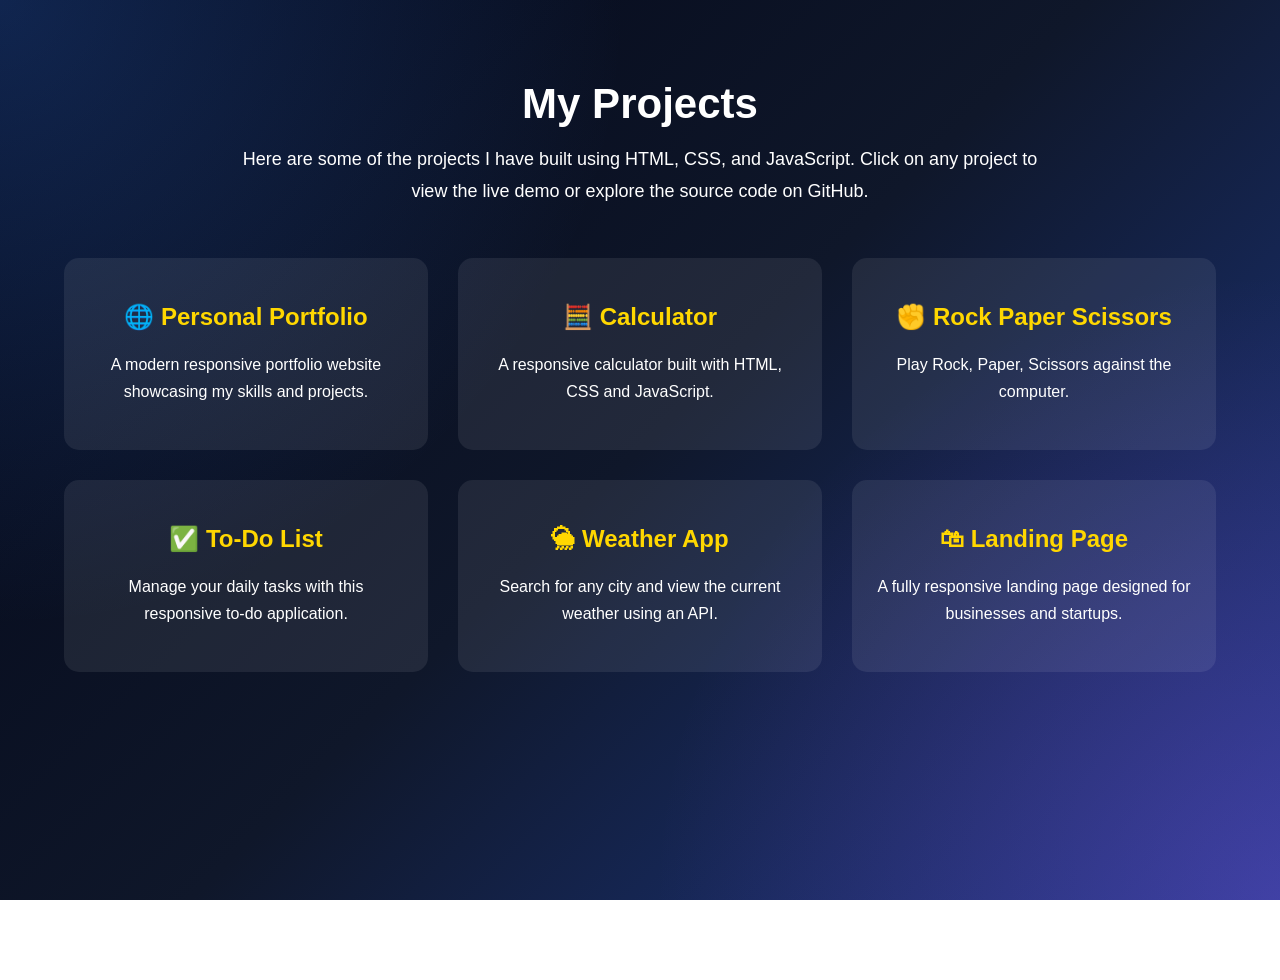
==== more project.html @ f565898f "Add files via upload" ====
<!DOCTYPE html>
<html lang="en">
<head>
  <meta charset="UTF-8">
  <meta name="viewport" content="width=device-width, initial-scale=1.0">
  <link rel="stylesheet" href="more project.css">
  <title>Document</title>
</head>
<body>
  <section id="portfolio">

    <h1>My Projects</h1>

    <p class="portfolio-text">
        Here are some of the projects I have built using HTML, CSS, and JavaScript. Click on any project to view the live demo or explore the source code on GitHub.
    </p>

    <div class="projects-container">

        <div class="project-card">
            <h2>🌐 Personal Portfolio</h2>
            <p>A modern responsive portfolio website showcasing my skills and projects.</p>

            <div class="project-buttons">
                <!-- <a href="https://YOUR-PORTFOLIO-LINK.vercel.app" target="_blank">Live Demo</a>

                <a href="https://github.com/YOUR-USERNAME/portfolio" target="_blank">GitHub</a> -->
            </div>
        </div>

        <div class="project-card">
            <h2>🧮 Calculator</h2>
            <p>A responsive calculator built with HTML, CSS and JavaScript.</p>

            <div class="project-buttons">
                <!-- <a href="https://YOUR-CALCULATOR-LINK.vercel.app" target="_blank">Live Demo</a>

                <a href="https://github.com/YOUR-USERNAME/calculator" target="_blank">GitHub</a> -->
            </div>
        </div>

        <div class="project-card">
            <h2>✊ Rock Paper Scissors</h2>
            <p>Play Rock, Paper, Scissors against the computer.</p>

             <div class="project-buttons">
                <!-- <a href="https://YOUR-RPS-LINK.vercel.app" target="_blank">Live Demo</a>

                <a href="https://github.com/YOUR-USERNAME/rock-paper-scissors" target="_blank">GitHub</a> -->
            </div> 
        </div>

        <div class="project-card">
            <h2>✅ To-Do List</h2>
            <p>Manage your daily tasks with this responsive to-do application.</p>

            <div class="project-buttons">
                <!-- <a href="https://YOUR-TODO-LINK.vercel.app" target="_blank">Live Demo</a>

                <a href="https://github.com/YOUR-USERNAME/todo-list" target="_blank">GitHub</a> -->
            </div>
        </div>

        <div class="project-card">
            <h2>🌦 Weather App</h2>
            <p>Search for any city and view the current weather using an API.</p>

            <div class="project-buttons">
                <!-- <a href="https://YOUR-WEATHER-LINK.vercel.app" target="_blank">Live Demo</a>

                <a href="https://github.com/YOUR-USERNAME/weather-app" target="_blank">GitHub</a> -->
            </div>
        </div>

        <div class="project-card">
            <h2>🛍 Landing Page</h2>
            <p>A fully responsive landing page designed for businesses and startups.</p>

            <div class="project-buttons">
                <!-- <a href="https://YOUR-LANDING-LINK.vercel.app" target="_blank">Live Demo</a>

                <a href="https://github.com/YOUR-USERNAME/landing-page" target="_blank">GitHub</a>  -->
            </div>
        </div>

    </div>

</section>
</body>
</html>
---- more project.css ----
body{
    margin:0;
    font-family:Arial, sans-serif;
    min-height:100vh;

    background:
        radial-gradient(circle at top left, rgba(59,130,246,.25), transparent 40%),
        radial-gradient(circle at bottom right, rgba(168,85,247,.25), transparent 40%),
        linear-gradient(135deg,#020617,#0F172A,#1E3A8A);

    background-repeat:no-repeat;
    background-size:cover;
    background-attachment:fixed;
}

#portfolio{
    width:90%;
    max-width:1200px;
    margin:80px auto;
    color:white;
    text-align:center;
}

#portfolio h1{
    font-size:42px;
    margin-bottom:15px;
}

.portfolio-text{
    max-width:800px;
    margin:0 auto 50px;
    line-height:1.8;
    font-size:18px;
}

.projects-container{
    display:grid;
    grid-template-columns:repeat(auto-fit,minmax(300px,1fr));
    gap:30px;
}

.project-card{
    background:rgba(255,255,255,.08);
    border-radius:15px;
    padding:25px;
    transition:.3s;
}

.project-card:hover{
    transform:translateY(-10px);
    box-shadow:0 15px 30px rgba(0,0,0,.4);
}

.project-card h2{
    color:#FFD700;
}

.project-card p{
    line-height:1.7;
}

.project-buttons{
    display:flex;
    justify-content:center;
    gap:15px;
    margin-top:20px;
    flex-wrap:wrap;
}

.project-buttons a{
    background:#7c3aed;
    color:white;
    text-decoration:none;
    padding:10px 20px;
    border-radius:8px;
    transition:.3s;
}

.project-buttons a:hover{
    background:#5b21b6;
}

@media(max-width:768px){

    #portfolio h1{
        font-size:32px;
    }

    .portfolio-text{
        font-size:16px;
    }

}
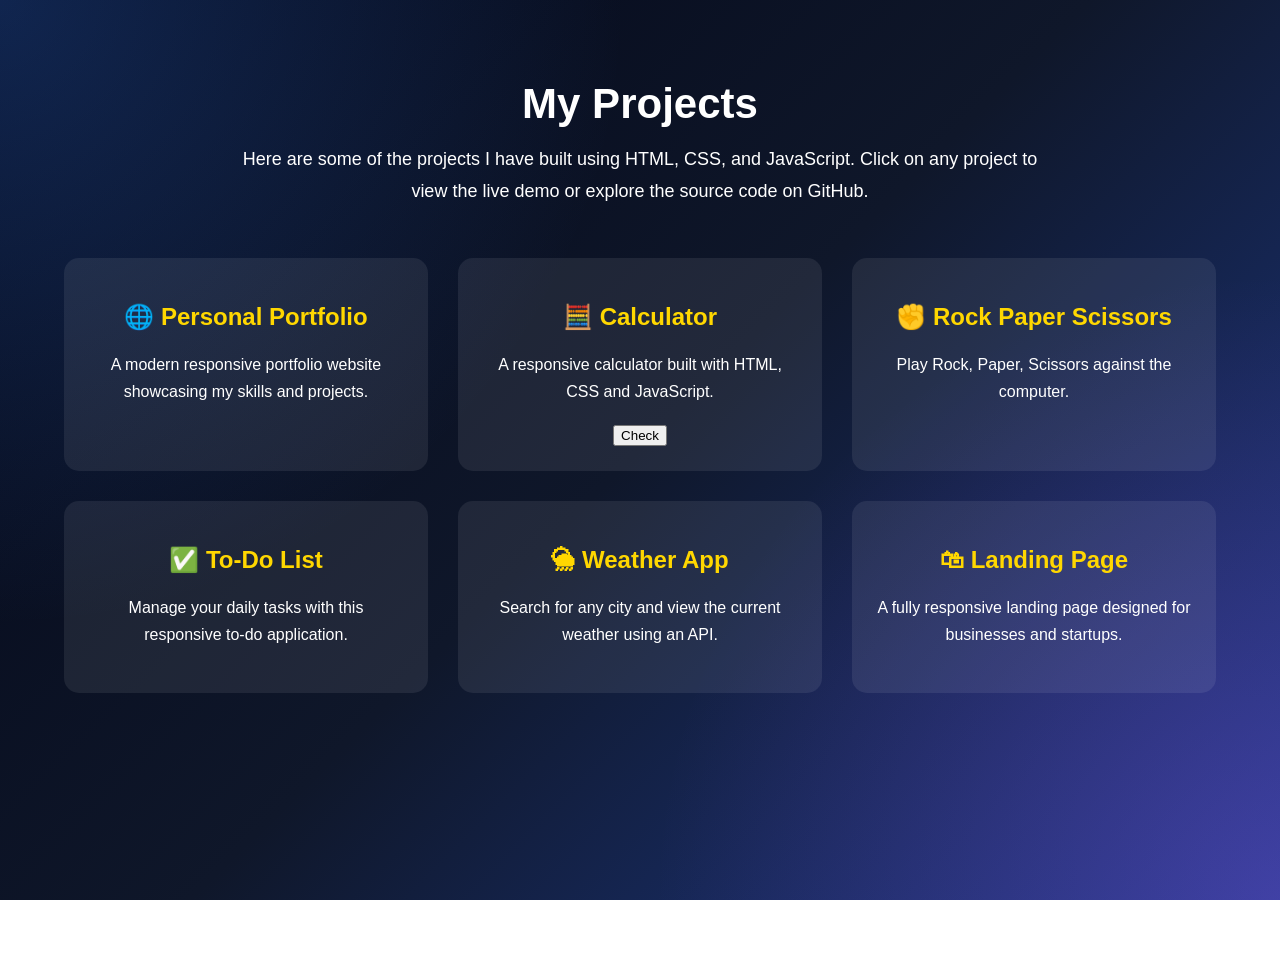
==== commit bae8caeb: "Fix HTML structure and add button to calculator project" ====
--- a/more project.html
+++ b/more project.html
@@ -36,6 +36,7 @@
                 <!-- <a href="https://YOUR-CALCULATOR-LINK.vercel.app" target="_blank">Live Demo</a>
 
                 <a href="https://github.com/YOUR-USERNAME/calculator" target="_blank">GitHub</a> -->
+              <button class="click-cal-btn">Check</button>
             </div>
         </div>
 
@@ -87,4 +88,4 @@
 
 </section>
 </body>
-</html>+</html>
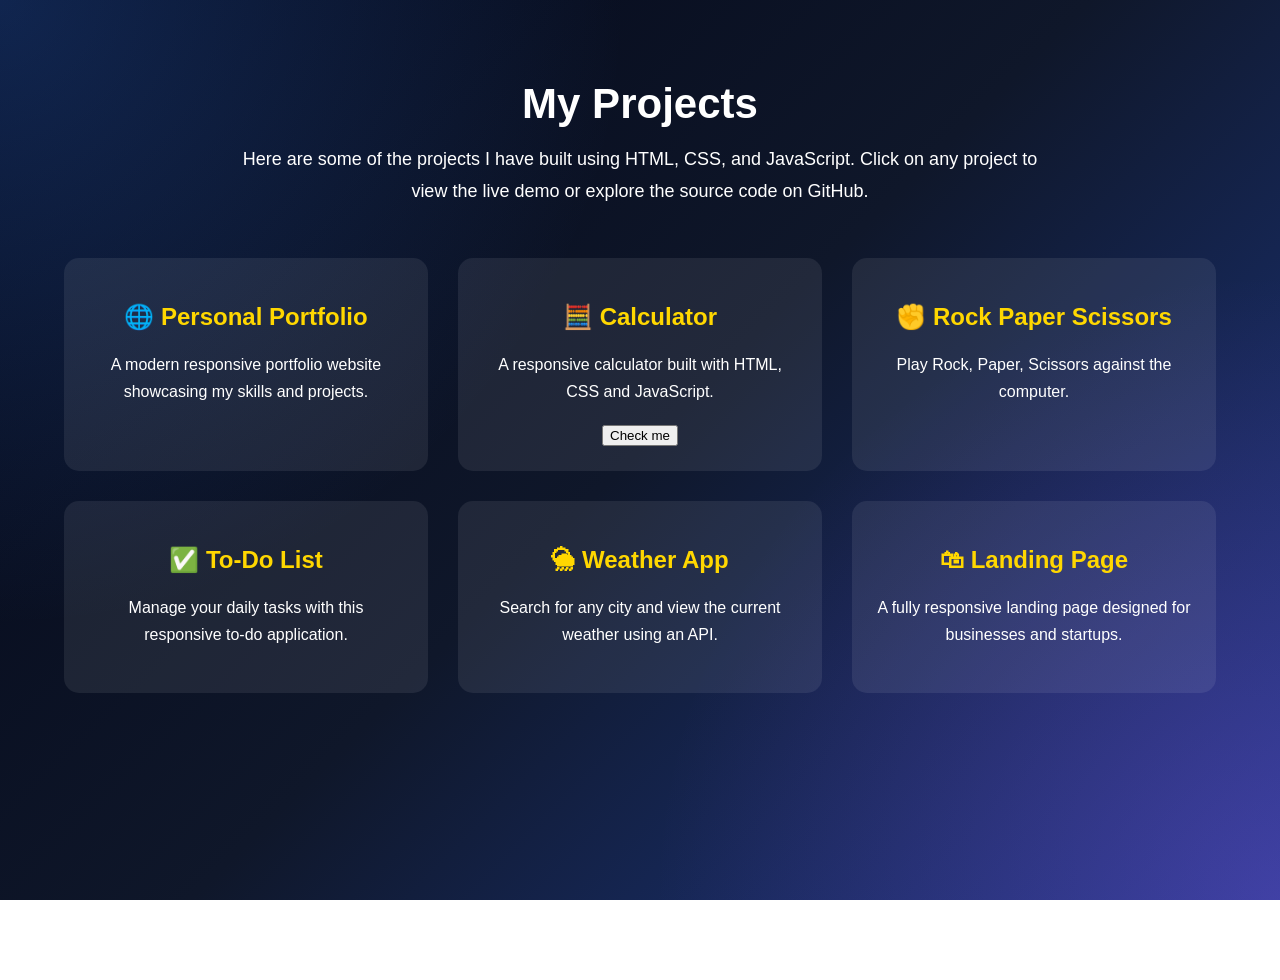
==== commit 78c7c932: "Modify project details in more project.html Updated project descriptions and button text in the port" ====
--- a/more project.html
+++ b/more project.html
@@ -36,7 +36,7 @@
                 <!-- <a href="https://YOUR-CALCULATOR-LINK.vercel.app" target="_blank">Live Demo</a>
 
                 <a href="https://github.com/YOUR-USERNAME/calculator" target="_blank">GitHub</a> -->
-              <button class="click-cal-btn">Check</button>
+              <button class="click-cal-btn">Check me</button>
             </div>
         </div>
 
--- a/more project.css
+++ b/more project.css
@@ -79,6 +79,17 @@
 .project-buttons a:hover{
     background:#5b21b6;
 }
+// This is for the calculation work out..
+
+.click-cal-btn{
+padding: 8px 19px;
+border: none;
+border-radius: 5px;
+font-family: arial;
+background-color: #1f2537;
+color: white;
+ cursor: pointer;
+}
 
 @media(max-width:768px){
 
@@ -90,4 +101,4 @@
         font-size:16px;
     }
 
-}+}
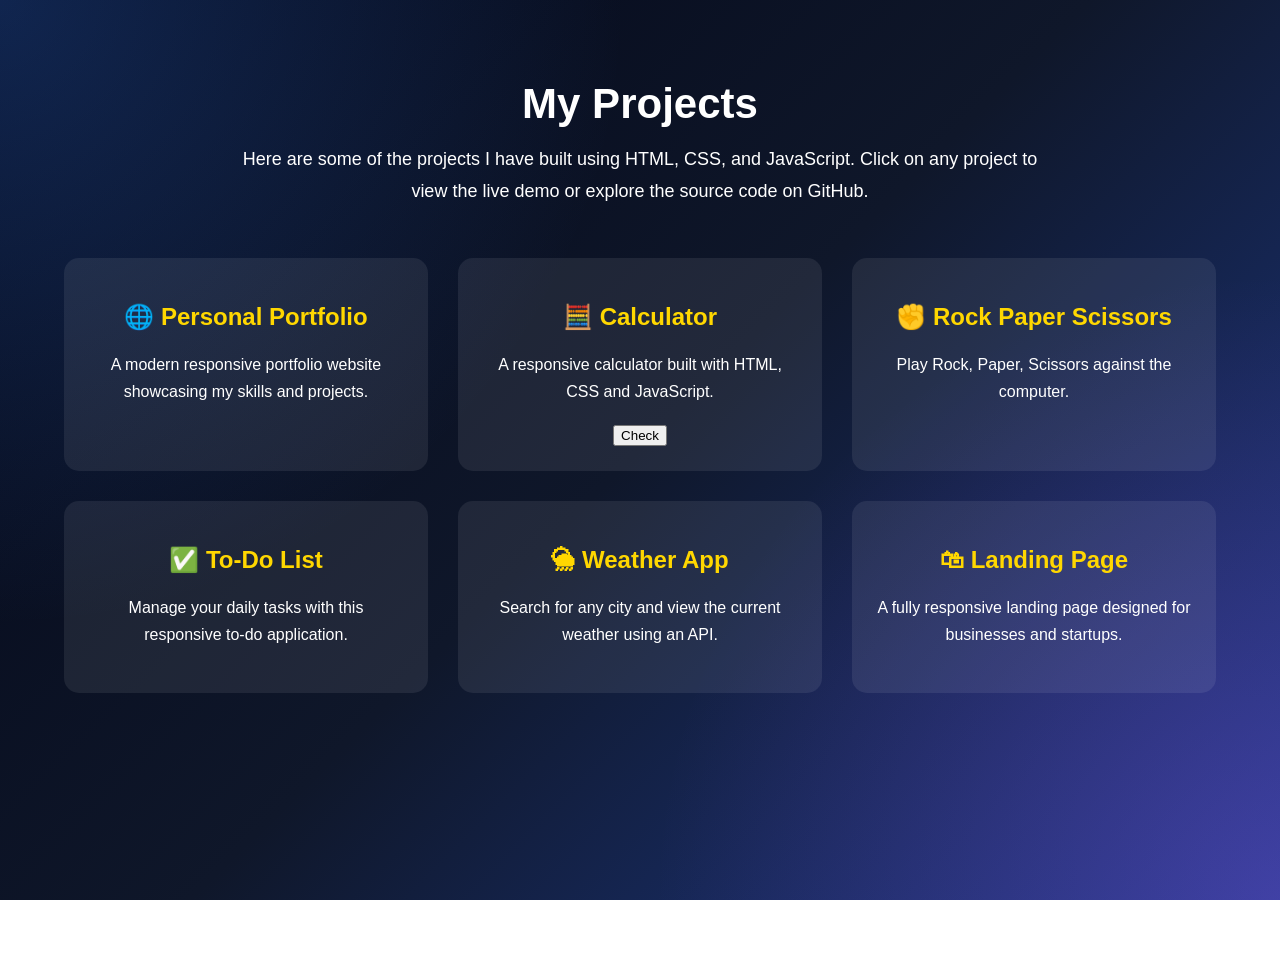
==== commit ab6439d6: "Restore portfolio section in more project.html Restored HTML structure and project cards for the por" ====
--- a/more project.html
+++ b/more project.html
@@ -36,7 +36,7 @@
                 <!-- <a href="https://YOUR-CALCULATOR-LINK.vercel.app" target="_blank">Live Demo</a>
 
                 <a href="https://github.com/YOUR-USERNAME/calculator" target="_blank">GitHub</a> -->
-              <button class="click-cal-btn">Check me</button>
+              <button class="click-cal-btn">Check</button>
             </div>
         </div>
 
